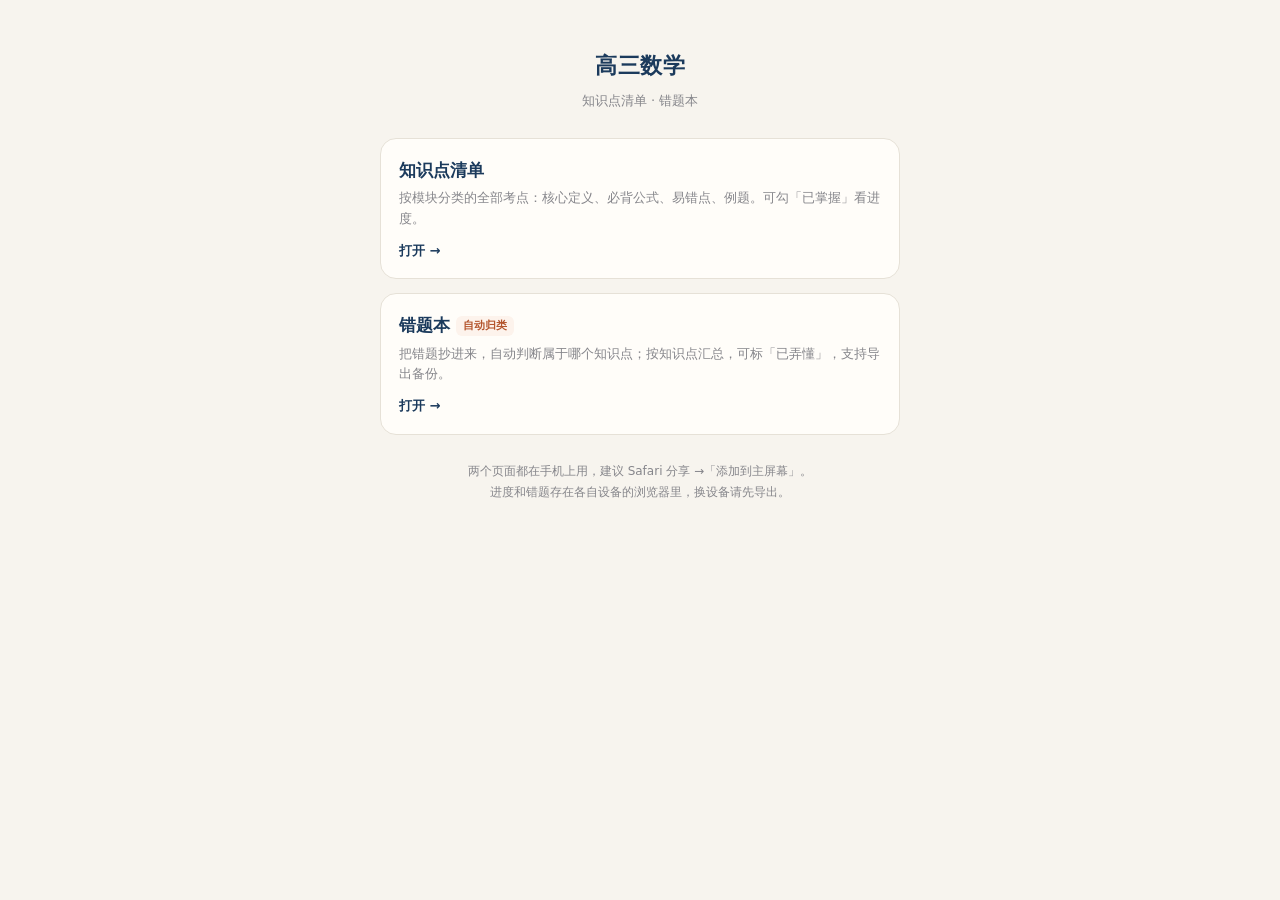
==== index.html @ 2ea234db "init: 高三数学知识点清单 + 错题本（静态，无依赖）" ====
<!DOCTYPE html>
<html lang="zh-CN">
<head>
<meta charset="utf-8">
<meta name="viewport" content="width=device-width, initial-scale=1, viewport-fit=cover">
<meta name="theme-color" content="#f7f4ee">
<title>高三数学 · 知识点与错题本</title>
<style>
  :root { --bg:#f7f4ee; --card:#fffdf9; --line:#e6e1d7; --brand:#1b3a5c; --ink:#1c1c1e; --ink-3:#86868b; --warn:#b4552d; }
  * { box-sizing: border-box; -webkit-tap-highlight-color: transparent; }
  body {
    margin:0; min-height:100vh; padding:48px 18px calc(40px + env(safe-area-inset-bottom));
    background:var(--bg); color:var(--ink);
    font:15px/1.65 -apple-system,BlinkMacSystemFont,"PingFang SC","Hiragino Sans GB","Microsoft YaHei",system-ui,sans-serif;
    display:flex; flex-direction:column; align-items:center;
  }
  header { text-align:center; margin-bottom:26px; max-width:520px; }
  h1 { margin:0 0 6px; font-size:22px; color:var(--brand); letter-spacing:.5px; }
  header p { margin:0; font-size:13px; color:var(--ink-3); }
  .cards { width:100%; max-width:520px; display:grid; gap:14px; }
  a.card {
    display:block; text-decoration:none; color:inherit;
    background:var(--card); border:1px solid var(--line); border-radius:16px;
    padding:18px 18px 16px; transition:transform .14s ease, box-shadow .14s ease;
  }
  a.card:active { transform:scale(.99); }
  @media (hover:hover) { a.card:hover { box-shadow:0 6px 22px rgba(27,58,92,.09); transform:translateY(-1px); } }
  .card h2 { margin:0 0 4px; font-size:16.5px; color:var(--brand); }
  .card p { margin:0; font-size:13px; color:var(--ink-3); line-height:1.6; }
  .card .go { display:inline-block; margin-top:10px; font-size:13px; color:var(--brand); font-weight:600; }
  .tag { display:inline-block; font-size:11px; color:var(--warn); background:#fdf3ec; border-radius:6px; padding:1px 7px; margin-left:6px; vertical-align:2px; }
  footer { margin-top:26px; font-size:12px; color:var(--ink-3); text-align:center; line-height:1.8; }
</style>
</head>
<body>
<header>
  <h1>高三数学</h1>
  <p>知识点清单 · 错题本</p>
</header>

<div class="cards">
  <a class="card" href="gaosan/">
    <h2>知识点清单</h2>
    <p>按模块分类的全部考点：核心定义、必背公式、易错点、例题。可勾「已掌握」看进度。</p>
    <span class="go">打开 →</span>
  </a>
  <a class="card" href="review/">
    <h2>错题本<span class="tag">自动归类</span></h2>
    <p>把错题抄进来，自动判断属于哪个知识点；按知识点汇总，可标「已弄懂」，支持导出备份。</p>
    <span class="go">打开 →</span>
  </a>
</div>

<footer>
  两个页面都在手机上用，建议 Safari 分享 →「添加到主屏幕」。<br>
  进度和错题存在各自设备的浏览器里，换设备请先导出。
</footer>
</body>
</html>
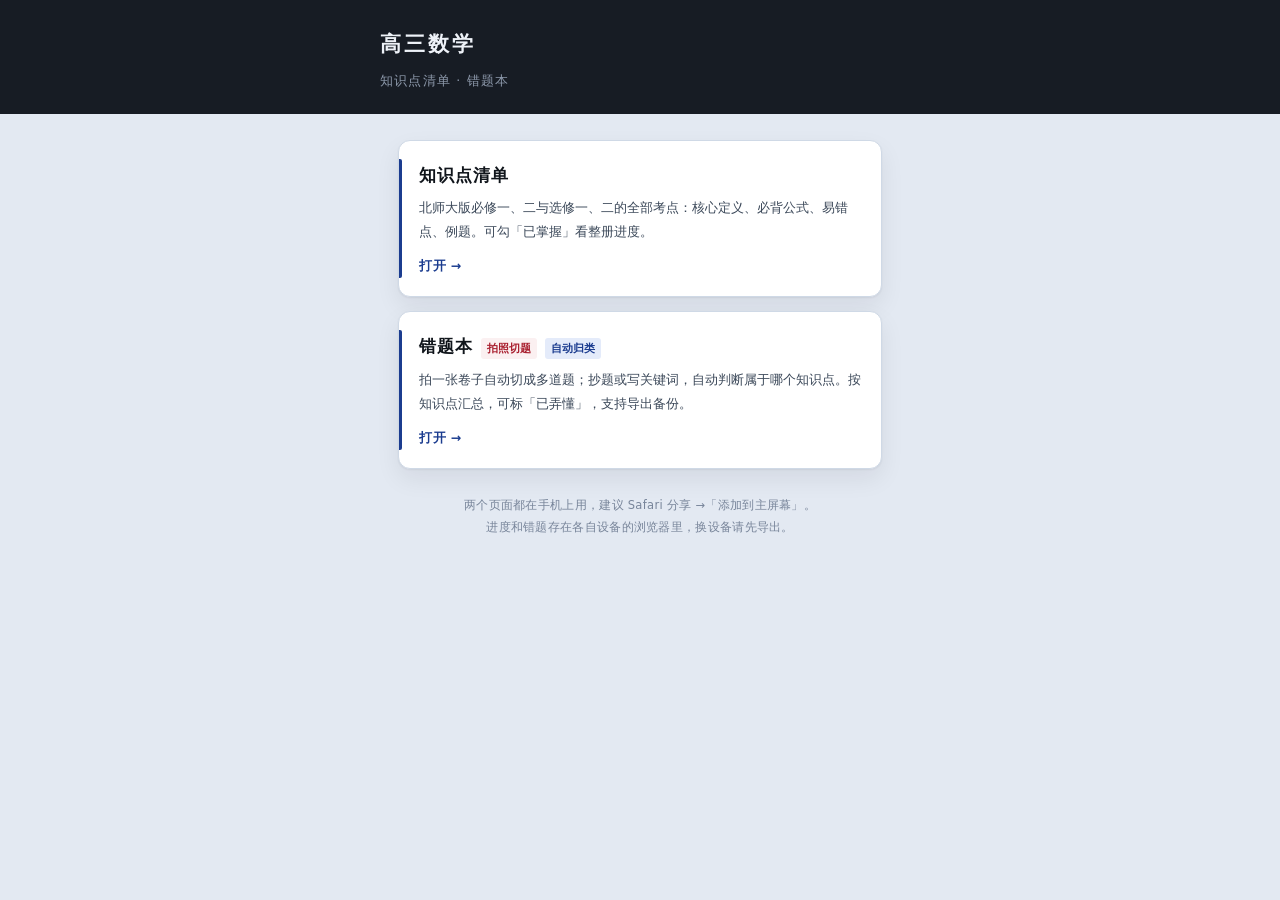
==== commit 73250b4c: "错题本改同一套正式排版；新增拍照整卷切题（按行投影切分、可合并/拆开）与粘贴文字按题号切分；入口页同步" ====
--- a/index.html
+++ b/index.html
@@ -3,50 +3,144 @@
 <head>
 <meta charset="utf-8">
 <meta name="viewport" content="width=device-width, initial-scale=1, viewport-fit=cover">
-<meta name="theme-color" content="#f7f4ee">
+<meta name="theme-color" content="#171c24">
 <title>高三数学 · 知识点与错题本</title>
 <style>
-  :root { --bg:#f7f4ee; --card:#fffdf9; --line:#e6e1d7; --brand:#1b3a5c; --ink:#1c1c1e; --ink-3:#86868b; --warn:#b4552d; }
+  :root {
+    --nav-bg:#171c24; --nav-text:#eef2f8; --nav-dim:#8d99ab;
+    --page-bg:#e3e9f2; --panel:#fff; --panel-2:#f2f6fb;
+    --line:#cfd9e6; --line-2:#e6ecf4;
+    --ink:#10151b; --ink-2:#3b4859; --ink-3:#78859a;
+    --blue:#2a56c6; --blue-deep:#1b3c8f; --blue-soft:#e4ebfa; --warn:#a91f2f;
+    --serif:"Songti SC","Source Han Serif SC","Noto Serif SC",Georgia,serif;
+    --sans:-apple-system,BlinkMacSystemFont,"PingFang SC","Hiragino Sans GB","Microsoft YaHei",system-ui,sans-serif;
+  }
   * { box-sizing: border-box; -webkit-tap-highlight-color: transparent; }
+  html, body { min-height: 100%; }
   body {
-    margin:0; min-height:100vh; padding:48px 18px calc(40px + env(safe-area-inset-bottom));
-    background:var(--bg); color:var(--ink);
-    font:15px/1.65 -apple-system,BlinkMacSystemFont,"PingFang SC","Hiragino Sans GB","Microsoft YaHei",system-ui,sans-serif;
-    display:flex; flex-direction:column; align-items:center;
+    margin: 0;
+    min-height: 100vh;
+    background: var(--page-bg);
+    color: var(--ink);
+    font: 15px/1.75 var(--sans);
+    display: flex;
+    flex-direction: column;
+    align-items: center;
+    padding-bottom: calc(36px + env(safe-area-inset-bottom));
+    -webkit-font-smoothing: antialiased;
   }
-  header { text-align:center; margin-bottom:26px; max-width:520px; }
-  h1 { margin:0 0 6px; font-size:22px; color:var(--brand); letter-spacing:.5px; }
-  header p { margin:0; font-size:13px; color:var(--ink-3); }
-  .cards { width:100%; max-width:520px; display:grid; gap:14px; }
+
+  .nav {
+    width: 100%;
+    background: var(--nav-bg);
+    padding: 26px 18px 22px;
+    margin-bottom: 26px;
+  }
+  .nav-in { max-width: 520px; margin: 0 auto; }
+  h1 {
+    margin: 0;
+    font-family: var(--serif);
+    font-size: 21px;
+    font-weight: 700;
+    letter-spacing: 3px;
+    color: var(--nav-text);
+  }
+  .nav p {
+    margin: 7px 0 0;
+    font-size: 12.5px;
+    letter-spacing: 1.2px;
+    color: var(--nav-dim);
+  }
+
+  .cards { width: 100%; max-width: 520px; padding: 0 18px; display: grid; gap: 14px; }
+
   a.card {
-    display:block; text-decoration:none; color:inherit;
-    background:var(--card); border:1px solid var(--line); border-radius:16px;
-    padding:18px 18px 16px; transition:transform .14s ease, box-shadow .14s ease;
+    display: block;
+    text-decoration: none;
+    color: inherit;
+    background: var(--panel);
+    border: 1px solid var(--line);
+    border-radius: 12px;
+    padding: 20px 20px 18px;
+    position: relative;
+    box-shadow: 0 1px 2px rgba(16,21,27,.06), 0 10px 24px rgba(16,21,27,.07);
+    transition: transform .14s ease, box-shadow .14s ease;
   }
-  a.card:active { transform:scale(.99); }
-  @media (hover:hover) { a.card:hover { box-shadow:0 6px 22px rgba(27,58,92,.09); transform:translateY(-1px); } }
-  .card h2 { margin:0 0 4px; font-size:16.5px; color:var(--brand); }
-  .card p { margin:0; font-size:13px; color:var(--ink-3); line-height:1.6; }
-  .card .go { display:inline-block; margin-top:10px; font-size:13px; color:var(--brand); font-weight:600; }
-  .tag { display:inline-block; font-size:11px; color:var(--warn); background:#fdf3ec; border-radius:6px; padding:1px 7px; margin-left:6px; vertical-align:2px; }
-  footer { margin-top:26px; font-size:12px; color:var(--ink-3); text-align:center; line-height:1.8; }
+  a.card::before {
+    content: "";
+    position: absolute;
+    left: 0; top: 18px; bottom: 18px;
+    width: 3px;
+    background: var(--blue-deep);
+    border-radius: 0 2px 2px 0;
+  }
+  a.card:active { transform: scale(.995); }
+  @media (hover:hover) {
+    a.card:hover { box-shadow: 0 2px 4px rgba(16,21,27,.07), 0 16px 34px rgba(16,21,27,.1); transform: translateY(-1px); }
+  }
+  .card h2 {
+    margin: 0 0 6px;
+    font-family: var(--serif);
+    font-size: 17px;
+    font-weight: 700;
+    letter-spacing: 1px;
+    color: var(--ink);
+    display: flex;
+    align-items: baseline;
+    gap: 8px;
+    flex-wrap: wrap;
+  }
+  .card p { margin: 0; font-size: 13px; color: var(--ink-2); line-height: 1.8; }
+  .card .go {
+    display: inline-block;
+    margin-top: 12px;
+    font-size: 12.5px;
+    letter-spacing: .5px;
+    color: var(--blue-deep);
+    font-weight: 600;
+  }
+  .tag {
+    font-family: var(--sans);
+    font-size: 10.5px;
+    font-weight: 600;
+    letter-spacing: 0;
+    color: var(--blue-deep);
+    background: var(--blue-soft);
+    border-radius: 3px;
+    padding: 1px 6px;
+  }
+  .tag.new { color: var(--warn); background: #fbf0f1; }
+
+  footer {
+    max-width: 520px;
+    margin-top: 26px;
+    padding: 0 22px;
+    font-size: 11.5px;
+    line-height: 1.9;
+    letter-spacing: .3px;
+    color: var(--ink-3);
+    text-align: center;
+  }
 </style>
 </head>
 <body>
-<header>
-  <h1>高三数学</h1>
-  <p>知识点清单 · 错题本</p>
-</header>
+
+<div class="nav">
+  <div class="nav-in">
+    <h1>高三数学</h1>
+    <p>知识点清单 · 错题本</p>
+  </div>
+</div>
 
 <div class="cards">
   <a class="card" href="gaosan/">
     <h2>知识点清单</h2>
-    <p>按模块分类的全部考点：核心定义、必背公式、易错点、例题。可勾「已掌握」看进度。</p>
+    <p>北师大版必修一、二与选修一、二的全部考点：核心定义、必背公式、易错点、例题。可勾「已掌握」看整册进度。</p>
     <span class="go">打开 →</span>
   </a>
   <a class="card" href="review/">
-    <h2>错题本<span class="tag">自动归类</span></h2>
-    <p>把错题抄进来，自动判断属于哪个知识点；按知识点汇总，可标「已弄懂」，支持导出备份。</p>
+    <h2>错题本<span class="tag new">拍照切题</span><span class="tag">自动归类</span></h2>
+    <p>拍一张卷子自动切成多道题；抄题或写关键词，自动判断属于哪个知识点。按知识点汇总，可标「已弄懂」，支持导出备份。</p>
     <span class="go">打开 →</span>
   </a>
 </div>
@@ -55,5 +149,6 @@
   两个页面都在手机上用，建议 Safari 分享 →「添加到主屏幕」。<br>
   进度和错题存在各自设备的浏览器里，换设备请先导出。
 </footer>
+
 </body>
 </html>
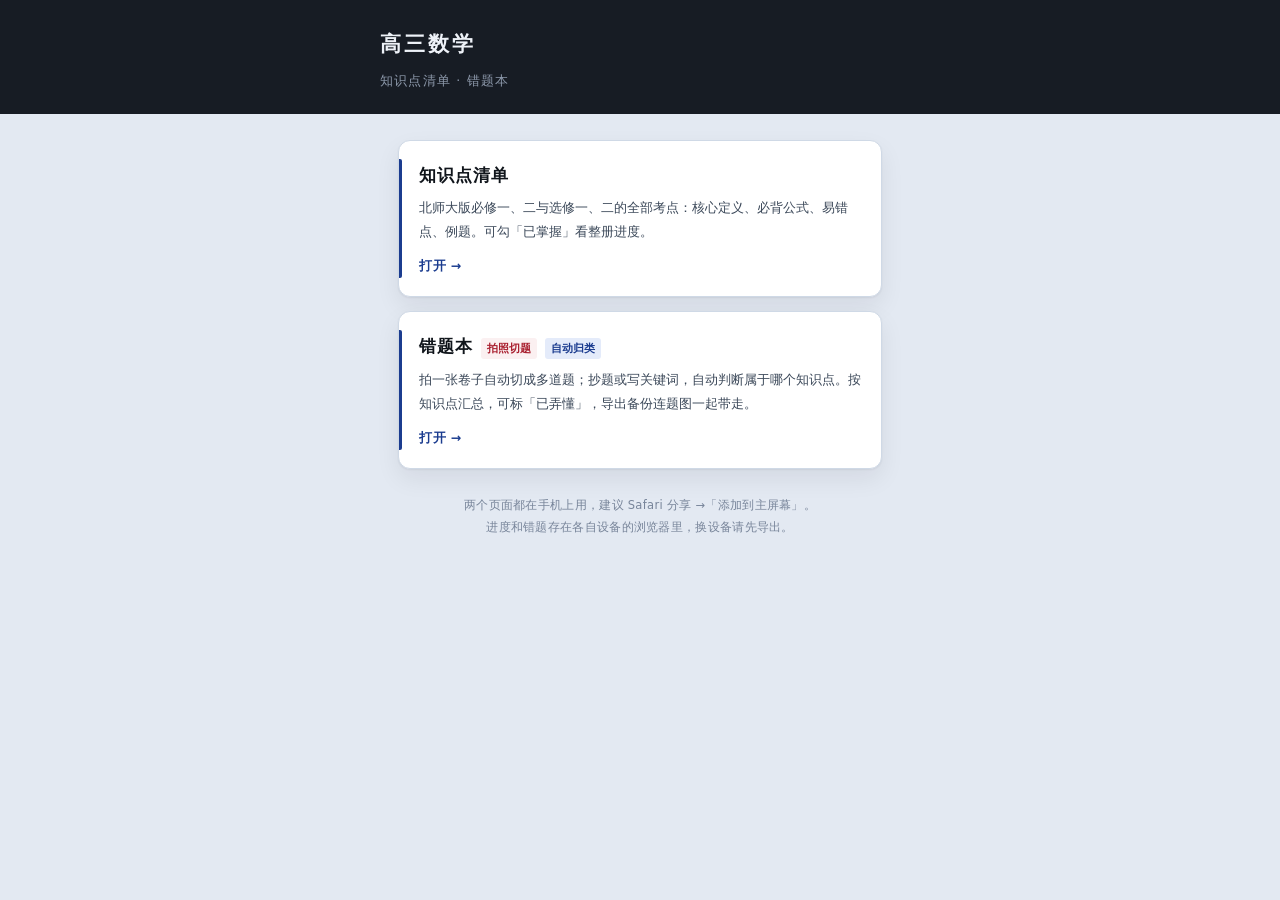
==== commit 11447ca3: "改左侧导航栏布局（窄屏回落顶部）；导出 JSON 内置题图 base64，导入自动还原到 IndexedDB" ====
--- a/index.html
+++ b/index.html
@@ -140,7 +140,7 @@
   </a>
   <a class="card" href="review/">
     <h2>错题本<span class="tag new">拍照切题</span><span class="tag">自动归类</span></h2>
-    <p>拍一张卷子自动切成多道题；抄题或写关键词，自动判断属于哪个知识点。按知识点汇总，可标「已弄懂」，支持导出备份。</p>
+    <p>拍一张卷子自动切成多道题；抄题或写关键词，自动判断属于哪个知识点。按知识点汇总，可标「已弄懂」，导出备份连题图一起带走。</p>
     <span class="go">打开 →</span>
   </a>
 </div>
